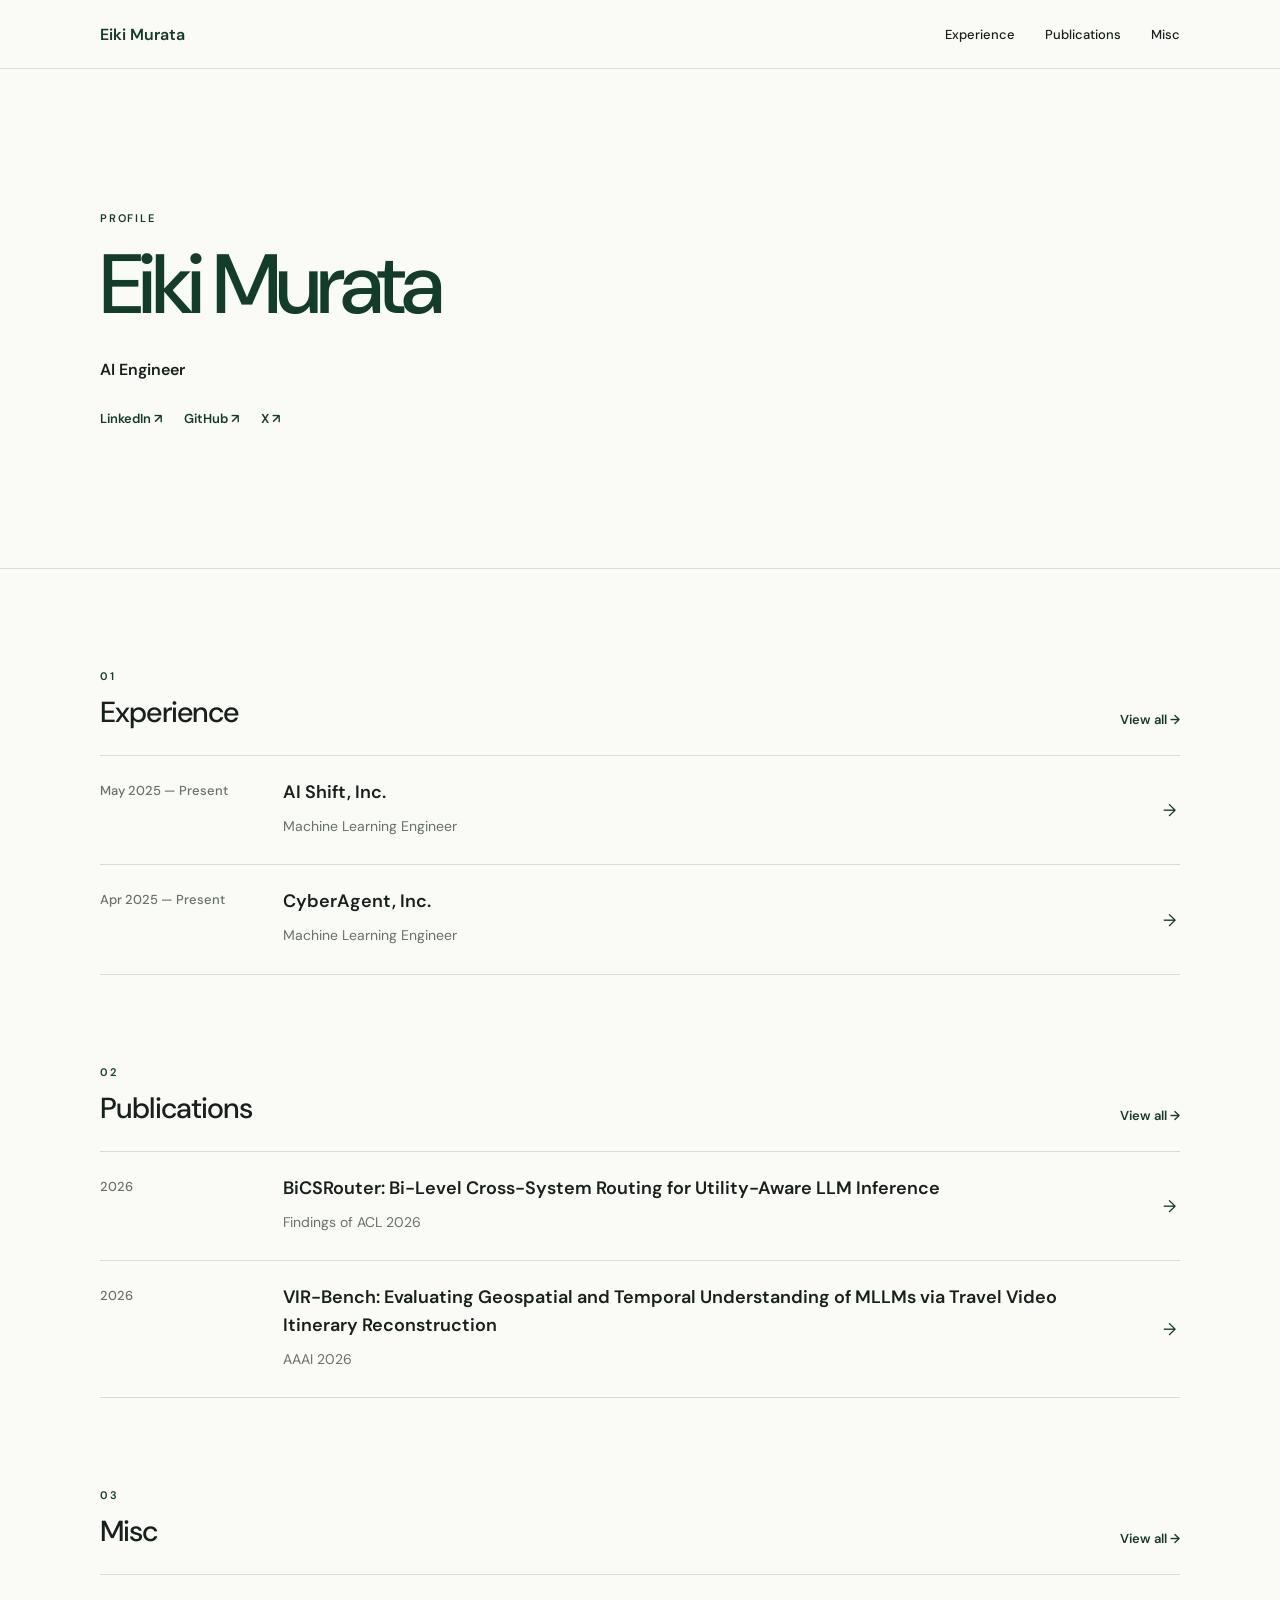
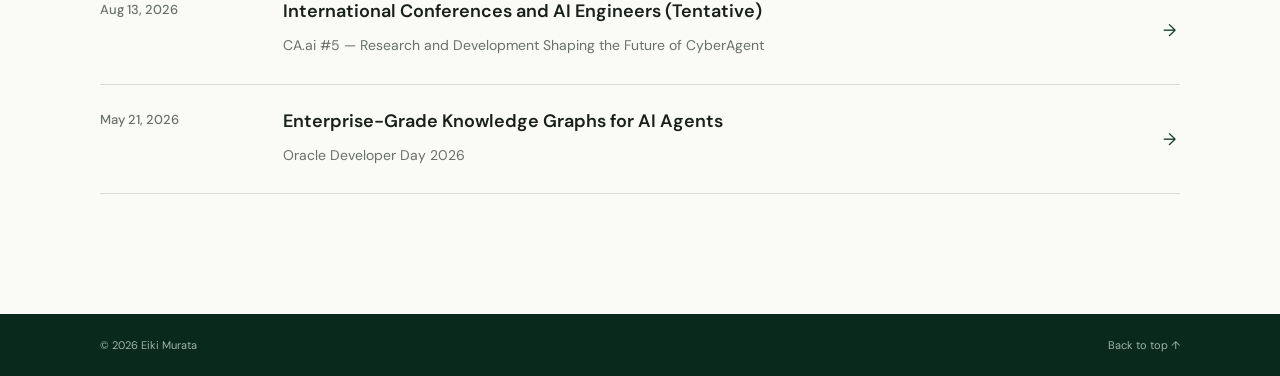
==== index.html @ c6dd3fd7 "Create personal profile site" ====
<!doctype html>
<html lang="en">
  <head>
    <meta charset="UTF-8" />
    <meta name="viewport" content="width=device-width, initial-scale=1.0" />
    <meta name="description" content="Profile of Eiki Murata." />
    <meta name="theme-color" content="#123d2b" />
    <title>Eiki Murata</title>
    <link rel="icon" href="favicon.svg" type="image/svg+xml" />
    <link rel="stylesheet" href="styles.css" />
  </head>
  <body>
    <a class="skip-link" href="#main">Skip to content</a>
    <header class="site-header">
      <div class="container header-inner">
        <a class="logo active" href="index.html">Eiki Murata</a>
        <button class="menu-button" type="button" aria-expanded="false" aria-controls="navigation">Menu</button>
        <nav id="navigation" class="navigation" aria-label="Main navigation">
          <a href="experience.html">Experience</a>
          <a href="publications.html">Publications</a>
          <a href="misc.html">Misc</a>
        </nav>
      </div>
    </header>

    <main id="main" class="home-main">
      <section class="hero home-hero">
        <div class="container hero-inner">
          <p class="label">PROFILE</p>
          <h1>Eiki Murata</h1>
          <p class="role">AI Engineer</p>
          <div class="hero-links">
            <a href="https://www.linkedin.com/in/eiki-murata/" target="_blank" rel="noreferrer">LinkedIn ↗</a>
            <a href="https://github.com/portero16" target="_blank" rel="noreferrer">GitHub ↗</a>
            <a href="https://x.com/em_portero" target="_blank" rel="noreferrer">X ↗</a>
          </div>
        </div>
      </section>

      <section class="home-highlights" aria-label="Recent activity">
        <div class="container highlight-groups">
          <section class="highlight-group">
            <header class="highlight-header">
              <div><p class="label">01</p><h2>Experience</h2></div>
              <a href="experience.html">View all →</a>
            </header>
            <div class="highlight-list">
              <a class="highlight-item" href="experience.html"><time>May 2025 — Present</time><div><h3>AI Shift, Inc.</h3><p>Machine Learning Engineer</p></div><span>→</span></a>
              <a class="highlight-item" href="experience.html"><time>Apr 2025 — Present</time><div><h3>CyberAgent, Inc.</h3><p>Machine Learning Engineer</p></div><span>→</span></a>
            </div>
          </section>

          <section class="highlight-group">
            <header class="highlight-header">
              <div><p class="label">02</p><h2>Publications</h2></div>
              <a href="publications.html">View all →</a>
            </header>
            <div class="highlight-list">
              <a class="highlight-item" href="publications.html"><time>2026</time><div><h3>BiCSRouter: Bi-Level Cross-System Routing for Utility-Aware LLM Inference</h3><p>Findings of ACL 2026</p></div><span>→</span></a>
              <a class="highlight-item" href="publications.html"><time>2026</time><div><h3>VIR-Bench: Evaluating Geospatial and Temporal Understanding of MLLMs via Travel Video Itinerary Reconstruction</h3><p>AAAI 2026</p></div><span>→</span></a>
            </div>
          </section>

          <section class="highlight-group">
            <header class="highlight-header">
              <div><p class="label">03</p><h2>Misc</h2></div>
              <a href="misc.html">View all →</a>
            </header>
            <div class="highlight-list">
              <a class="highlight-item" href="misc.html"><time>Aug 13, 2026</time><div><h3>International Conferences and AI Engineers (Tentative)</h3><p>CA.ai #5 — Research and Development Shaping the Future of CyberAgent</p></div><span>→</span></a>
              <a class="highlight-item" href="misc.html"><time>May 21, 2026</time><div><h3>Enterprise-Grade Knowledge Graphs for AI Agents</h3><p>Oracle Developer Day 2026</p></div><span>→</span></a>
            </div>
          </section>
        </div>
      </section>
    </main>

    <footer class="site-footer"><div class="container"><p>© <span data-year></span> Eiki Murata</p><a href="#main">Back to top ↑</a></div></footer>
    <script src="script.js"></script>
  </body>
</html>
---- styles.css ----
@import url("https://fonts.googleapis.com/css2?family=DM+Sans:wght@400;500;600&family=Noto+Sans+JP:wght@400;500;600&display=swap");

:root {
  --green: #123d2b;
  --green-light: #e8f0eb;
  --ink: #17201b;
  --muted: #68716c;
  --line: #d8ddd9;
  --paper: #fafaf7;
  --white: #ffffff;
  --sans: "DM Sans", "Noto Sans JP", sans-serif;
  --container: 1080px;
}

* { box-sizing: border-box; }
html { scroll-behavior: smooth; }
body { margin: 0; color: var(--ink); background: var(--paper); font-family: var(--sans); -webkit-font-smoothing: antialiased; }
a { color: inherit; text-decoration: none; }
.container { width: min(calc(100% - 48px), var(--container)); margin-inline: auto; }
.skip-link { position: fixed; z-index: 100; top: 8px; left: 8px; padding: 8px 12px; background: white; transform: translateY(-150%); }
.skip-link:focus { transform: none; }

.site-header { position: sticky; z-index: 20; top: 0; background: rgba(250,250,247,.94); border-bottom: 1px solid var(--line); backdrop-filter: blur(10px); }
.header-inner { min-height: 68px; display: flex; align-items: center; justify-content: space-between; }
.logo { color: var(--green); font-size: 16px; font-weight: 600; }
.navigation { display: flex; gap: 30px; font-size: 13px; font-weight: 500; }
.navigation a:hover, .navigation a.active { color: var(--green); text-decoration: underline; text-underline-offset: 5px; }
.menu-button { display: none; padding: 8px 0; border: 0; background: none; color: var(--green); font-size: 13px; font-weight: 600; cursor: pointer; }
.logo.active, .navigation .active { color: var(--green); }

.hero { min-height: 560px; display: flex; align-items: center; border-bottom: 1px solid var(--line); }
.hero-inner { padding-block: 90px; }
.label { margin: 0 0 18px; color: var(--green); font-size: 11px; font-weight: 600; letter-spacing: .16em; }
.hero h1 { margin: 0; color: var(--green); font-size: clamp(50px, 7vw, 84px); font-weight: 500; line-height: 1; letter-spacing: -.055em; }
.hero h1 span { display: block; margin-bottom: 14px; color: var(--ink); font-size: .7em; letter-spacing: -.06em; }
.role { margin: 32px 0 0; font-size: 16px; font-weight: 600; }
.summary { max-width: 700px; margin: 20px 0 0; color: var(--muted); font-size: 16px; line-height: 1.9; }
.hero-links { display: flex; flex-wrap: wrap; gap: 22px; margin-top: 30px; }
.hero-links a, .source-link, .inline-links a { color: var(--green); font-size: 13px; font-weight: 600; }
.hero-links a:hover, .source-link:hover, .inline-links a:hover { text-decoration: underline; text-underline-offset: 4px; }

.home-hero { min-height: 500px; }
.home-navigation { padding: 0 0 110px; }
.page-cards { display: grid; grid-template-columns: repeat(3, 1fr); border-top: 1px solid var(--line); border-left: 1px solid var(--line); }
.page-cards > a { min-height: 190px; display: grid; grid-template-columns: 1fr auto; grid-template-rows: auto 1fr; gap: 20px; padding: 25px; border-right: 1px solid var(--line); border-bottom: 1px solid var(--line); transition: background .15s; }
.page-cards > a:hover { background: var(--green-light); }
.page-cards > a > span { color: var(--green); font-size: 11px; font-weight: 600; letter-spacing: .12em; }
.page-cards div { align-self: end; }
.page-cards h2 { margin: 0 0 7px; font-size: 24px; font-weight: 500; }
.page-cards p { margin: 0; color: var(--muted); font-size: 14px; }
.page-cards i { grid-column: 2; grid-row: 1 / span 2; align-self: end; color: var(--green); font-style: normal; font-size: 18px; }

.home-highlights { padding: 100px 0 120px; }
.highlight-groups { display: grid; gap: 90px; }
.highlight-header { display: flex; align-items: end; justify-content: space-between; gap: 24px; margin-bottom: 24px; }
.highlight-header .label { margin-bottom: 10px; }
.highlight-header h2 { margin: 0; font-size: 29px; font-weight: 500; letter-spacing: -.03em; }
.highlight-header > a { padding-bottom: 3px; color: var(--green); font-size: 13px; font-weight: 600; }
.highlight-header > a:hover { text-decoration: underline; text-underline-offset: 4px; }
.highlight-list { border-top: 1px solid var(--line); }
.highlight-item { display: grid; grid-template-columns: 155px 1fr auto; gap: 28px; align-items: start; padding: 26px 4px 26px 0; border-bottom: 1px solid var(--line); transition: background .15s, padding .15s; }
.highlight-item:hover { padding-inline: 12px; background: var(--green-light); }
.highlight-item time { color: var(--muted); font-size: 13px; font-weight: 500; }
.highlight-item h3 { margin: -3px 0 7px; font-size: 18px; font-weight: 600; line-height: 1.55; }
.highlight-item p { margin: 0; color: var(--muted); font-size: 14px; line-height: 1.75; }
.highlight-item > span { align-self: center; color: var(--green); font-size: 17px; }

.page-header { padding: 92px 0 78px; border-bottom: 1px solid var(--line); }
.page-header h1 { margin: 0; color: var(--green); font-size: clamp(46px, 6vw, 68px); font-weight: 500; letter-spacing: -.05em; }
.page-header > .container > p:last-child { margin: 18px 0 0; color: var(--muted); font-size: 15px; }

.section { padding: 110px 0; scroll-margin-top: 68px; }
.section-muted { background: var(--green-light); }
.section-grid { display: grid; grid-template-columns: 220px 1fr; gap: 90px; }
.section-title { align-self: start; position: sticky; top: 105px; }
.section-title h2 { margin: 0; font-size: 29px; font-weight: 500; letter-spacing: -.03em; }
.section-note { margin: 20px 0 0; color: var(--muted); font-size: 14px; line-height: 1.7; }
.entries { border-top: 1px solid var(--line); }
.entry { display: grid; grid-template-columns: 155px 1fr; gap: 28px; padding: 26px 0; border-bottom: 1px solid var(--line); }
.entry time { color: var(--muted); font-size: 13px; font-weight: 500; }
.entry h3 { margin: -3px 0 7px; font-size: 18px; font-weight: 600; line-height: 1.55; }
.entry p { margin: 0; color: var(--muted); font-size: 14px; line-height: 1.75; }
.entry .source-link { display: inline-block; margin-top: 11px; }

.publications { background: var(--white); }
.publication-groups { display: grid; gap: 64px; }
.publication-year > h2, .publication-year > h3 { margin: 0 0 14px; color: var(--green); font-size: 15px; font-weight: 600; }
.publication-year ol { margin: 0; padding: 0; list-style: none; border-top: 1px solid var(--line); }
.publication-year li { border-bottom: 1px solid var(--line); }
.publication-year a, .publication-static { position: relative; display: grid; gap: 7px; padding: 23px 42px 23px 0; }
.publication-year a::after { content: "↗"; position: absolute; top: 23px; right: 4px; color: var(--green); font-size: 13px; }
.publication-year a:hover strong { color: var(--green); }
.publication-year strong { font-size: 17px; font-weight: 600; line-height: 1.55; transition: color .15s; }
.publication-year span { color: var(--muted); font-size: 13px; line-height: 1.7; }

.talk-entry { padding-block: 30px; }
.inline-links { display: flex; gap: 18px; margin-top: 13px; }
.links-section { background: var(--green); color: white; }
.links-section .label { color: #b9cec2; }
.profile-links { border-top: 1px solid rgba(255,255,255,.25); }
.profile-links a { display: flex; justify-content: space-between; padding: 20px 2px; border-bottom: 1px solid rgba(255,255,255,.25); font-size: 14px; }
.profile-links a:hover { background: rgba(255,255,255,.05); padding-inline: 10px; }
.site-footer { padding: 24px 0; background: #09291d; color: #9eb4a8; font-size: 11px; }
.site-footer .container { display: flex; justify-content: space-between; }
.site-footer p { margin: 0; }

@media (max-width: 760px) {
  .container { width: min(calc(100% - 36px), var(--container)); }
  .header-inner { min-height: 60px; }
  .menu-button { display: block; }
  .navigation { position: absolute; inset: 60px 0 auto; display: none; flex-direction: column; gap: 0; padding: 10px 18px 20px; background: var(--paper); border-bottom: 1px solid var(--line); }
  .navigation.open { display: flex; }
  .navigation a { padding: 13px 0; border-bottom: 1px solid var(--line); }
  .hero { min-height: 520px; }
  .hero-inner { padding-block: 70px; }
  .hero h1 { font-size: clamp(48px, 17vw, 68px); }
  .hero h1 span { font-size: .65em; }
  .section { padding: 76px 0; scroll-margin-top: 60px; }
  .section-grid { grid-template-columns: 1fr; gap: 40px; }
  .section-title { position: static; }
  .entry { grid-template-columns: 1fr; gap: 10px; }
  .publication-groups { gap: 52px; }
  .publication-year a, .publication-static { padding-right: 28px; }
  .home-navigation { padding-bottom: 76px; }
  .page-cards { grid-template-columns: 1fr; }
  .page-cards > a { min-height: 135px; }
  .home-highlights { padding: 76px 0 88px; }
  .highlight-groups { gap: 72px; }
  .highlight-item { grid-template-columns: 1fr auto; gap: 10px 18px; }
  .highlight-item time { grid-column: 1; }
  .highlight-item div { grid-column: 1; }
  .highlight-item > span { grid-column: 2; grid-row: 1 / span 2; }
  .page-header { padding: 68px 0 58px; }
}

@media (prefers-reduced-motion: reduce) {
  html { scroll-behavior: auto; }
}
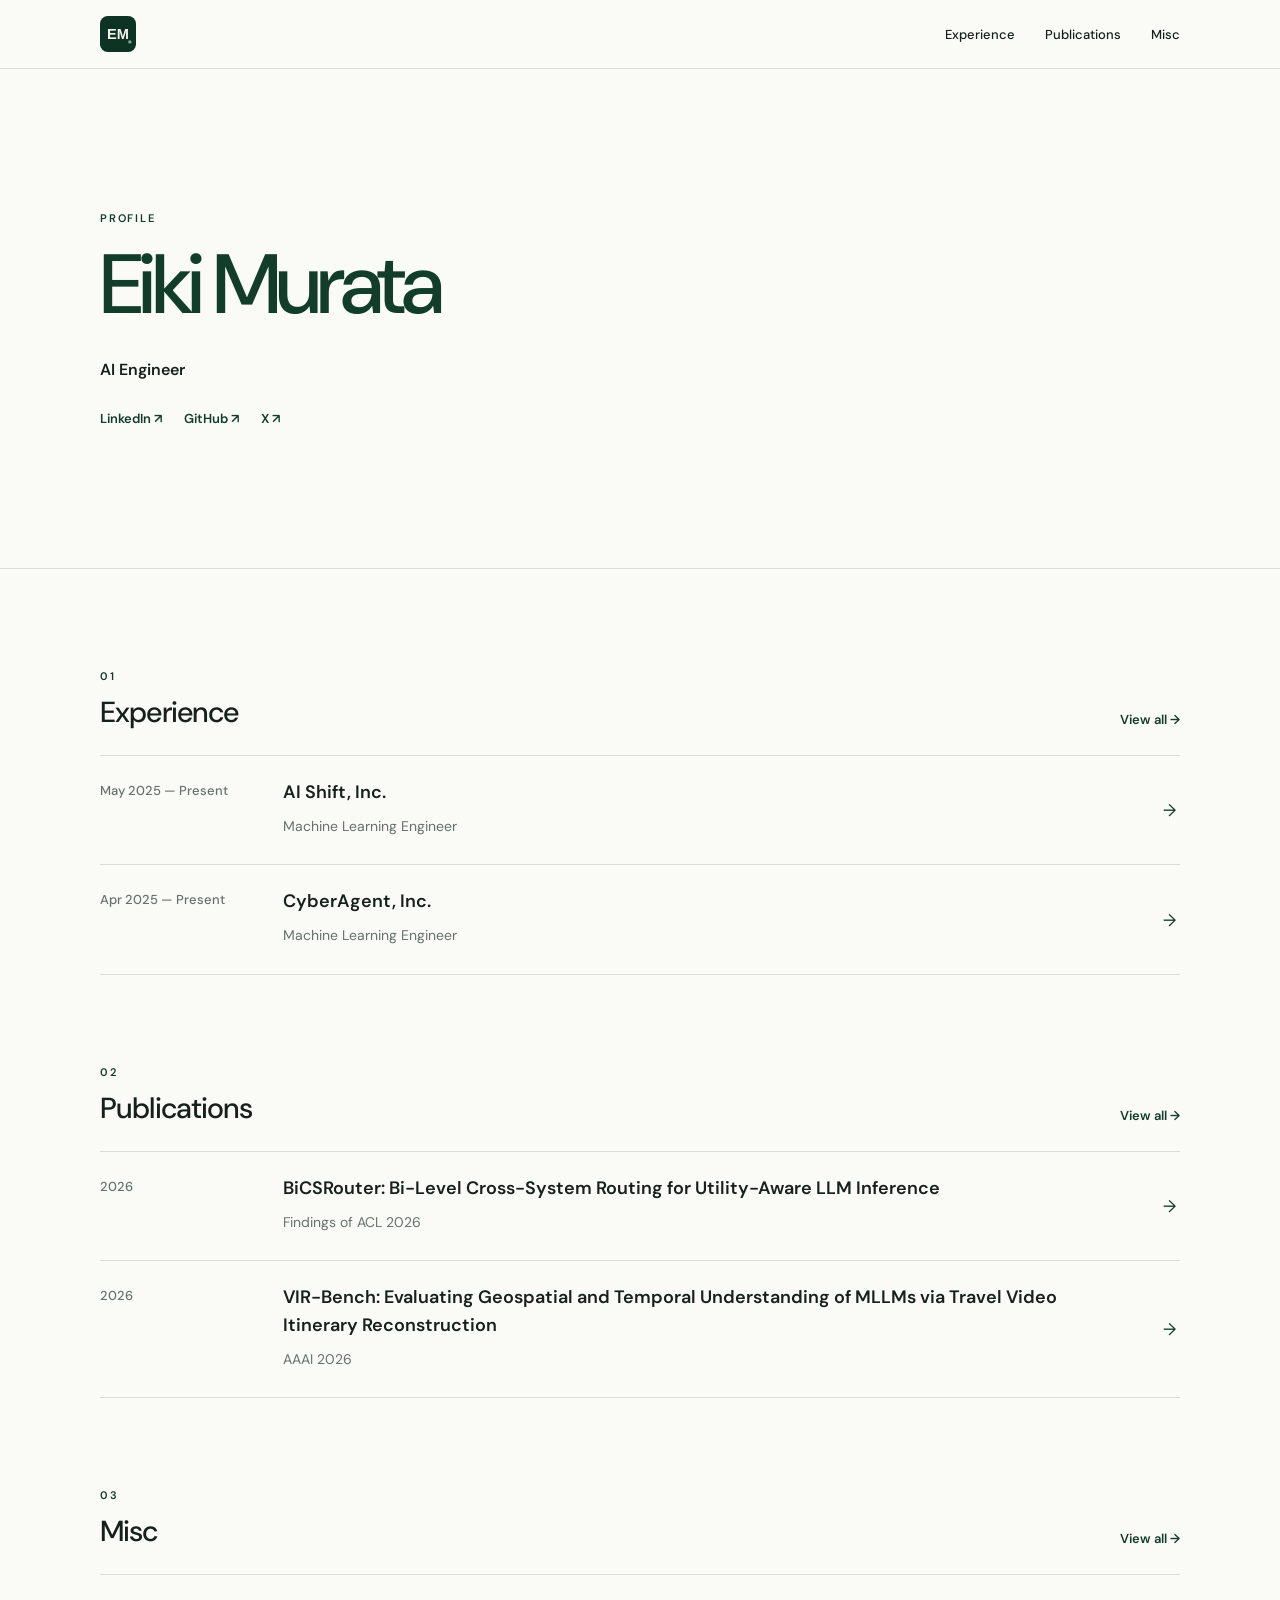
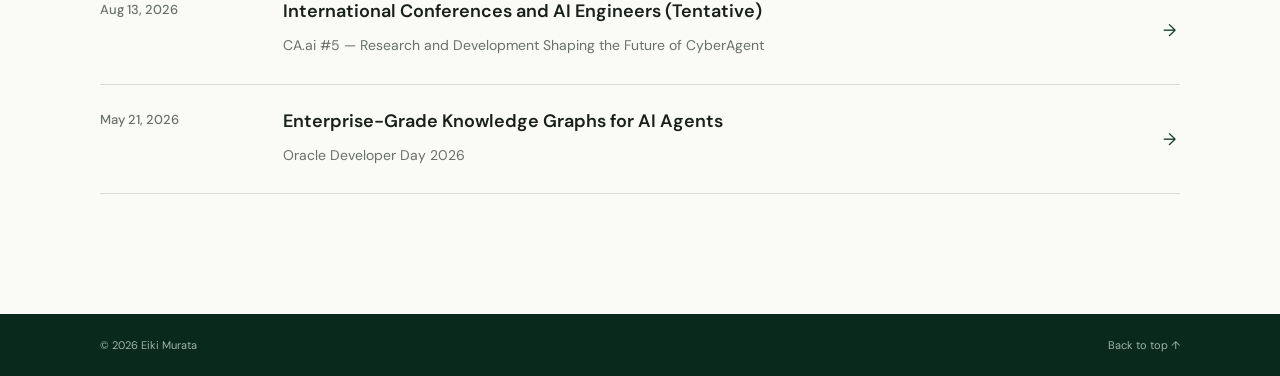
==== commit ac445101: "Use favicon as header logo" ====
--- a/index.html
+++ b/index.html
@@ -13,7 +13,7 @@
     <a class="skip-link" href="#main">Skip to content</a>
     <header class="site-header">
       <div class="container header-inner">
-        <a class="logo active" href="index.html">Eiki Murata</a>
+        <a class="logo active" href="index.html" aria-label="Eiki Murata — Home"><img src="favicon.svg" alt="" /></a>
         <button class="menu-button" type="button" aria-expanded="false" aria-controls="navigation">Menu</button>
         <nav id="navigation" class="navigation" aria-label="Main navigation">
           <a href="experience.html">Experience</a>
--- a/styles.css
+++ b/styles.css
@@ -22,7 +22,9 @@
 
 .site-header { position: sticky; z-index: 20; top: 0; background: rgba(250,250,247,.94); border-bottom: 1px solid var(--line); backdrop-filter: blur(10px); }
 .header-inner { min-height: 68px; display: flex; align-items: center; justify-content: space-between; }
-.logo { color: var(--green); font-size: 16px; font-weight: 600; }
+.logo { display: inline-flex; width: 36px; height: 36px; border-radius: 9px; transition: opacity .15s; }
+.logo:hover { opacity: .78; }
+.logo img { display: block; width: 100%; height: 100%; }
 .navigation { display: flex; gap: 30px; font-size: 13px; font-weight: 500; }
 .navigation a:hover, .navigation a.active { color: var(--green); text-decoration: underline; text-underline-offset: 5px; }
 .menu-button { display: none; padding: 8px 0; border: 0; background: none; color: var(--green); font-size: 13px; font-weight: 600; cursor: pointer; }
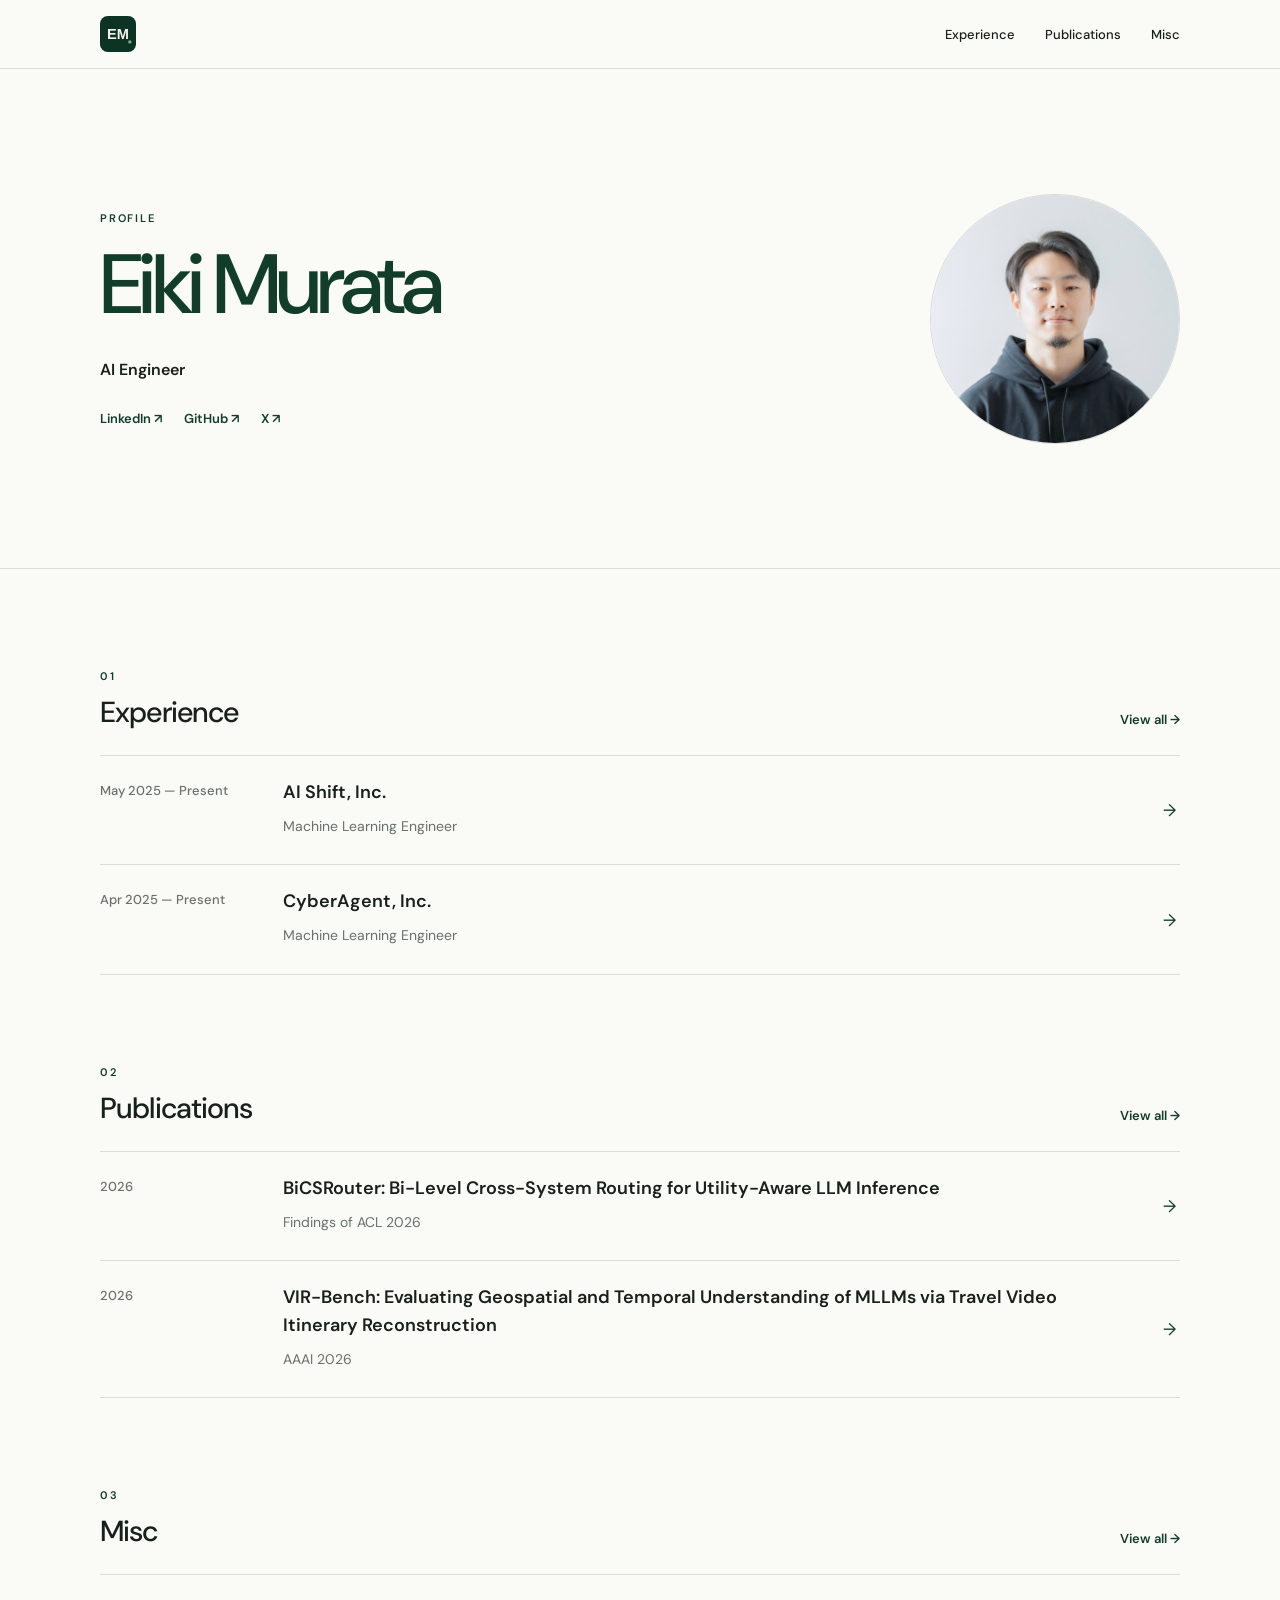
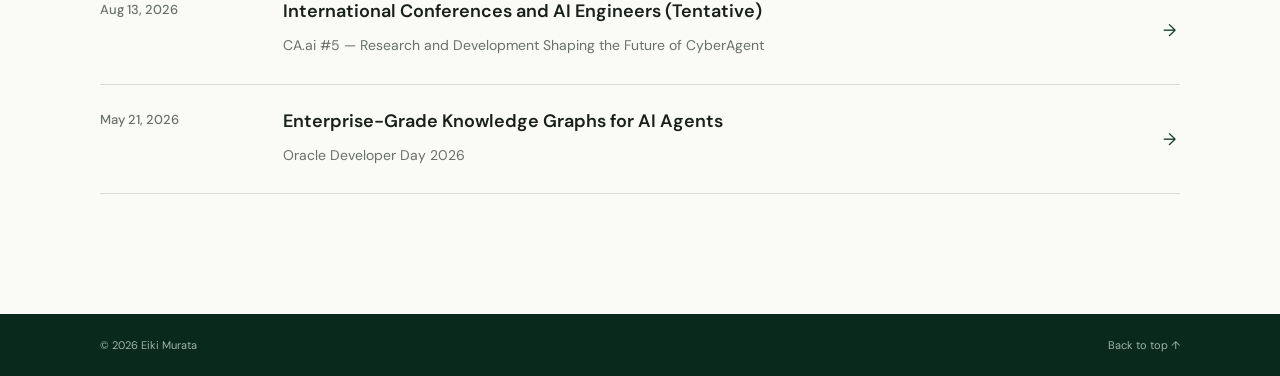
==== commit da92840c: "Add profile photo to homepage" ====
--- a/index.html
+++ b/index.html
@@ -26,14 +26,17 @@
     <main id="main" class="home-main">
       <section class="hero home-hero">
         <div class="container hero-inner">
-          <p class="label">PROFILE</p>
-          <h1>Eiki Murata</h1>
-          <p class="role">AI Engineer</p>
-          <div class="hero-links">
-            <a href="https://www.linkedin.com/in/eiki-murata/" target="_blank" rel="noreferrer">LinkedIn ↗</a>
-            <a href="https://github.com/portero16" target="_blank" rel="noreferrer">GitHub ↗</a>
-            <a href="https://x.com/em_portero" target="_blank" rel="noreferrer">X ↗</a>
+          <div class="hero-copy">
+            <p class="label">PROFILE</p>
+            <h1>Eiki Murata</h1>
+            <p class="role">AI Engineer</p>
+            <div class="hero-links">
+              <a href="https://www.linkedin.com/in/eiki-murata/" target="_blank" rel="noreferrer">LinkedIn ↗</a>
+              <a href="https://github.com/portero16" target="_blank" rel="noreferrer">GitHub ↗</a>
+              <a href="https://x.com/em_portero" target="_blank" rel="noreferrer">X ↗</a>
+            </div>
           </div>
+          <img class="profile-photo" src="profile.jpg" alt="Eiki Murata" width="1000" height="1000" fetchpriority="high" />
         </div>
       </section>
 
--- a/styles.css
+++ b/styles.css
@@ -31,7 +31,7 @@
 .logo.active, .navigation .active { color: var(--green); }
 
 .hero { min-height: 560px; display: flex; align-items: center; border-bottom: 1px solid var(--line); }
-.hero-inner { padding-block: 90px; }
+.hero-inner { display: grid; grid-template-columns: minmax(0, 1fr) 250px; gap: 80px; align-items: center; padding-block: 90px; }
 .label { margin: 0 0 18px; color: var(--green); font-size: 11px; font-weight: 600; letter-spacing: .16em; }
 .hero h1 { margin: 0; color: var(--green); font-size: clamp(50px, 7vw, 84px); font-weight: 500; line-height: 1; letter-spacing: -.055em; }
 .hero h1 span { display: block; margin-bottom: 14px; color: var(--ink); font-size: .7em; letter-spacing: -.06em; }
@@ -40,6 +40,7 @@
 .hero-links { display: flex; flex-wrap: wrap; gap: 22px; margin-top: 30px; }
 .hero-links a, .source-link, .inline-links a { color: var(--green); font-size: 13px; font-weight: 600; }
 .hero-links a:hover, .source-link:hover, .inline-links a:hover { text-decoration: underline; text-underline-offset: 4px; }
+.profile-photo { display: block; width: 250px; height: 250px; object-fit: cover; object-position: center 42%; border: 1px solid var(--line); border-radius: 50%; }
 
 .home-hero { min-height: 500px; }
 .home-navigation { padding: 0 0 110px; }
@@ -114,9 +115,10 @@
   .navigation.open { display: flex; }
   .navigation a { padding: 13px 0; border-bottom: 1px solid var(--line); }
   .hero { min-height: 520px; }
-  .hero-inner { padding-block: 70px; }
+  .hero-inner { grid-template-columns: 1fr; gap: 46px; padding-block: 70px; }
   .hero h1 { font-size: clamp(48px, 17vw, 68px); }
   .hero h1 span { font-size: .65em; }
+  .profile-photo { width: 180px; height: 180px; }
   .section { padding: 76px 0; scroll-margin-top: 60px; }
   .section-grid { grid-template-columns: 1fr; gap: 40px; }
   .section-title { position: static; }
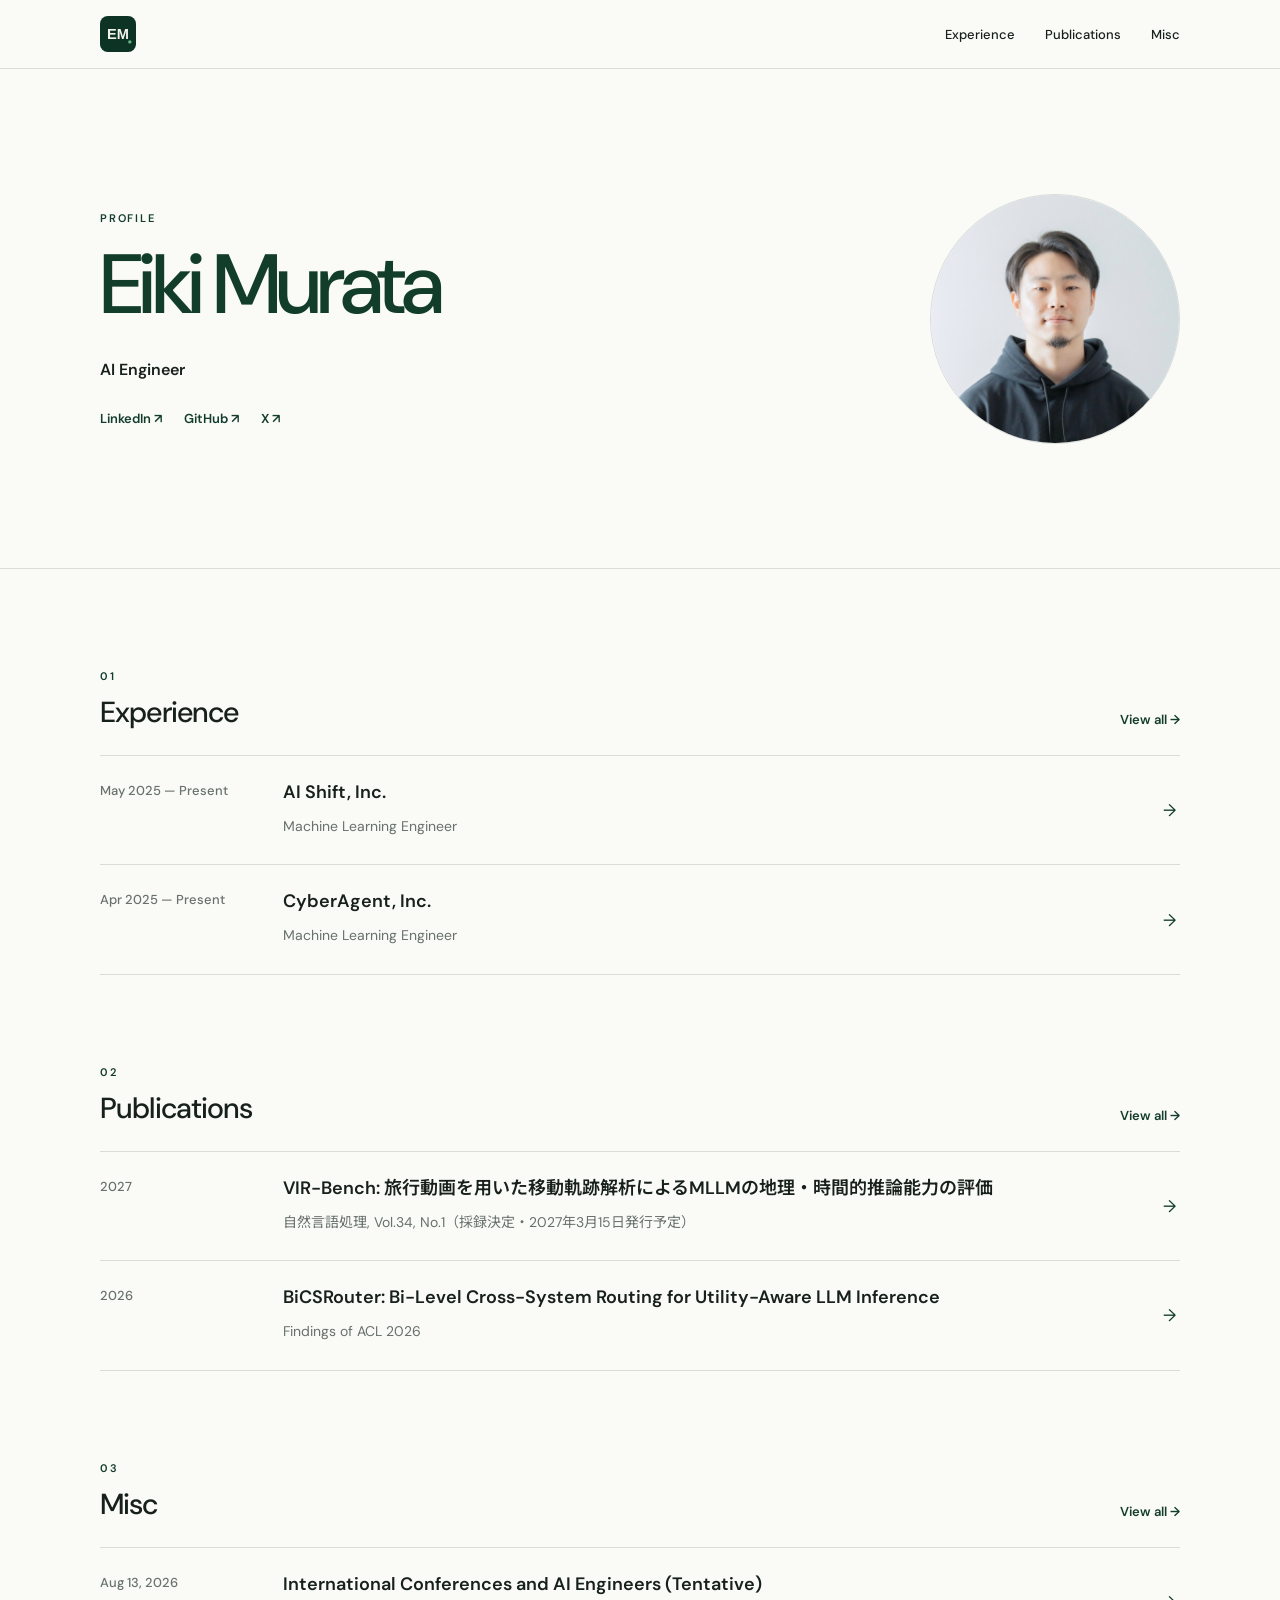
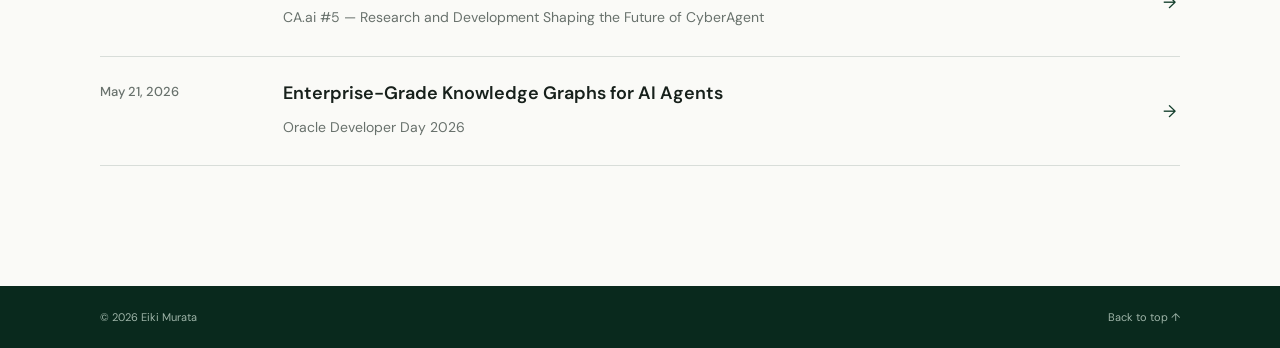
==== commit a39ed489: "Add accepted VIR-Bench journal paper for NLP Vol.34" ====
--- a/index.html
+++ b/index.html
@@ -59,8 +59,8 @@
               <a href="publications.html">View all →</a>
             </header>
             <div class="highlight-list">
+              <a class="highlight-item" href="publications.html" lang="ja"><time>2027</time><div><h3>VIR-Bench: 旅行動画を用いた移動軌跡解析によるMLLMの地理・時間的推論能力の評価</h3><p>自然言語処理, Vol.34, No.1（採録決定・2027年3月15日発行予定）</p></div><span>→</span></a>
               <a class="highlight-item" href="publications.html"><time>2026</time><div><h3>BiCSRouter: Bi-Level Cross-System Routing for Utility-Aware LLM Inference</h3><p>Findings of ACL 2026</p></div><span>→</span></a>
-              <a class="highlight-item" href="publications.html"><time>2026</time><div><h3>VIR-Bench: Evaluating Geospatial and Temporal Understanding of MLLMs via Travel Video Itinerary Reconstruction</h3><p>AAAI 2026</p></div><span>→</span></a>
             </div>
           </section>
 
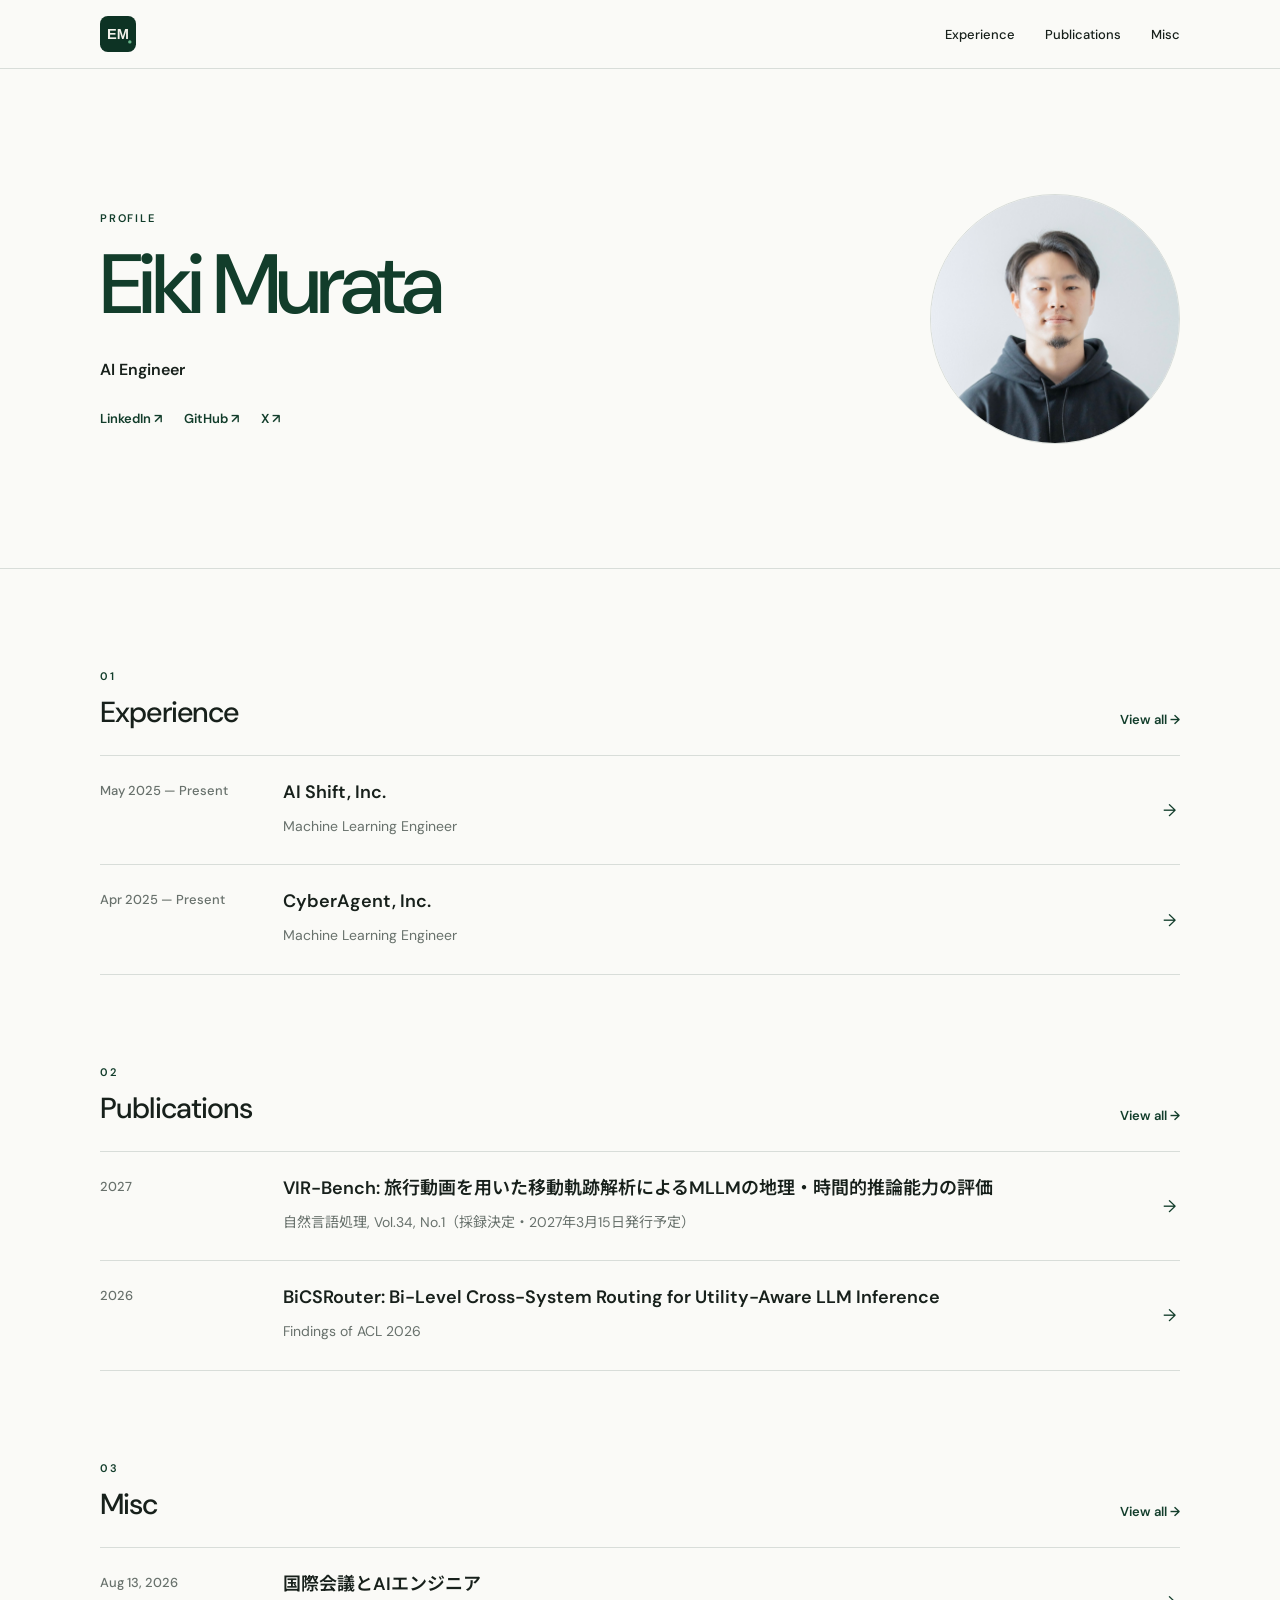
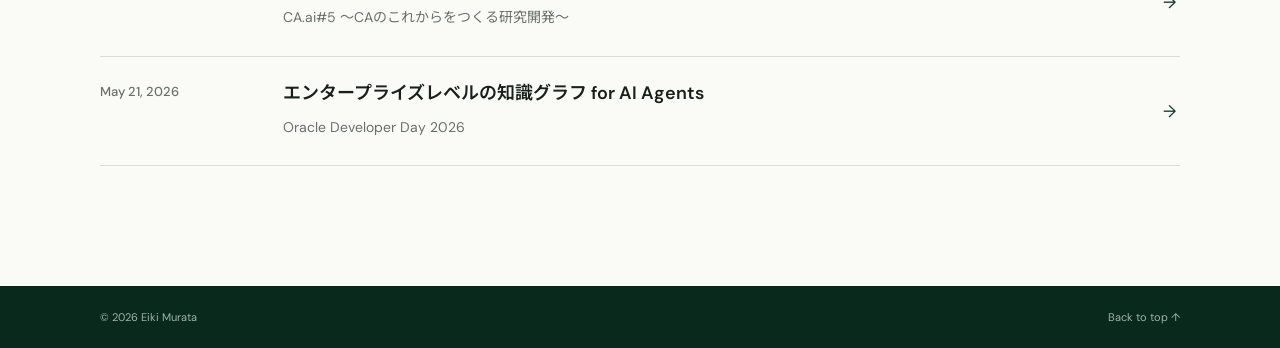
==== commit 8b2cfaec: "Match homepage Misc highlights to original talk titles" ====
--- a/index.html
+++ b/index.html
@@ -70,8 +70,8 @@
               <a href="misc.html">View all →</a>
             </header>
             <div class="highlight-list">
-              <a class="highlight-item" href="misc.html"><time>Aug 13, 2026</time><div><h3>International Conferences and AI Engineers (Tentative)</h3><p>CA.ai #5 — Research and Development Shaping the Future of CyberAgent</p></div><span>→</span></a>
-              <a class="highlight-item" href="misc.html"><time>May 21, 2026</time><div><h3>Enterprise-Grade Knowledge Graphs for AI Agents</h3><p>Oracle Developer Day 2026</p></div><span>→</span></a>
+              <a class="highlight-item" href="misc.html" lang="ja"><time>Aug 13, 2026</time><div><h3>国際会議とAIエンジニア</h3><p>CA.ai#5 〜CAのこれからをつくる研究開発〜</p></div><span>→</span></a>
+              <a class="highlight-item" href="misc.html" lang="ja"><time>May 21, 2026</time><div><h3>エンタープライズレベルの知識グラフ for AI Agents</h3><p>Oracle Developer Day 2026</p></div><span>→</span></a>
             </div>
           </section>
         </div>
